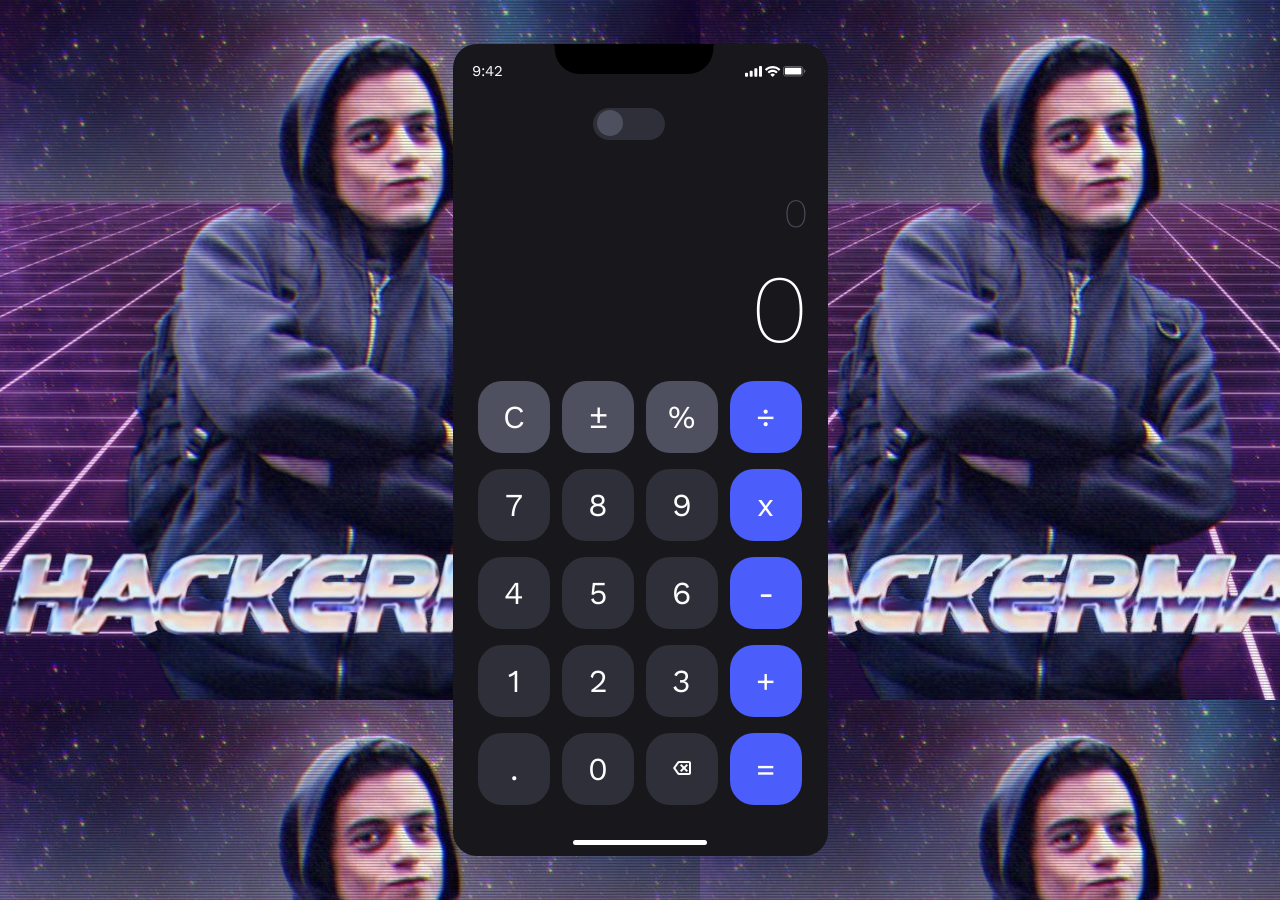
==== index.html @ a7d8796f "rename" ====
<!doctype html>
<html lang="en">
  <head>
    <meta charset="UTF-8" />
    <meta name="viewport" content="width=device-width, initial-scale=1.0" />
    <link rel="stylesheet" href="styles.css" />
    <link rel="preconnect" href="https://fonts.googleapis.com" />
    <link rel="preconnect" href="https://fonts.gstatic.com" crossorigin />
    <link
      href="https://fonts.googleapis.com/css2?family=Work+Sans:ital,wght@0,100..900;1,100..900&display=swap"
      rel="stylesheet"
    />
    <link
      rel="stylesheet"
      href="https://fonts.googleapis.com/css2?family=Material+Symbols+Outlined:opsz,wght,FILL,GRAD@24,400,0,0&icon_names=backspace"
    />
    <title>Document</title>
  </head>
  <body id="calculator" class="container">
    <div class="calculator-case">
      <div class="status-bar flex flex-row">
        <p class="time">9:42</p>
        <img class="notch" src="assets/Notch.svg" />
        <div class="icons flex flex-row">
          <img src="assets/Mobile-signal.svg" alt="" />
          <img src="assets/Wifi.svg" alt="" />
          <img src="assets/Battery.svg" alt="" />
        </div>
      </div>
      <div class="theme flex flex-row">
        <label class="switch">
          <input type="checkbox" />
          <span class="slider round"></span>
        </label>
      </div>
      <div class="calculator flex flex-column">
        <h2 class="equation">0</h2>
        <h1 id="demo" class="results">0</h1>
        <div class="buttons flex flex-column">
          <div class="flex key-row">
            <button class="key medium-emphasis clear">C</button>
            <button class="key medium-emphasis plusMinus">±</button>
            <button class="key medium-emphasis math percent">%</button>
            <button class="key high-emphasis math divide">÷</button>
          </div>
          <div class="flex key-row">
            <button class="key low-emphasis number">7</button>
            <button class="key low-emphasis number">8</button>
            <button class="key low-emphasis number">9</button>
            <button class="key high-emphasis math multiply">x</button>
          </div>
          <div class="flex key-row">
            <button class="key low-emphasis number">4</button>
            <button class="key low-emphasis number">5</button>
            <button class="key low-emphasis number">6</button>
            <button class="key high-emphasis math subtract">-</button>
          </div>
          <div class="flex key-row">
            <button class="key low-emphasis number">1</button>
            <button class="key low-emphasis number">2</button>
            <button class="key low-emphasis number">3</button>
            <button class="key high-emphasis math add">+</button>
          </div>
          <div class="flex key-row">
            <button class="key low-emphasis number">.</button>
            <button class="key low-emphasis number">0</button>
            <button class="key low-emphasis backspace">
              <span class="material-symbols-outlined"> backspace </span>
            </button>
            <button class="key high-emphasis equals">=</button>
          </div>
        </div>
      </div>
      <div class="home-indicator flex">
        <div class="white-line flex"></div>
      </div>
    </div>
    <script src="index.js"></script>
    <!-- Put the script at the bottom so the document is loaded first -->
  </body>
</html>
---- styles.css ----
* {
  font-family: "Work Sans", sans-serif;
  color: rgb(253, 253, 253);
  padding: 0px;
  margin: 0px;
}
.container {
  display: flex;
  background-image: url(assets/bg.jpg);
  flex-direction: row;
  justify-content: center;
  align-items: center;
  height: 100dvh;
}

/* ---------------------------SWITCH START--------------------------- */
/* The switch -*/
.switch {
  position: relative;
  display: inline-block;
  width: 72px;
  height: 32px;
}

/* Hide default HTML checkbox */
.switch input {
  opacity: 0;
  width: 0;
  height: 0;
}

/* The slider */
.slider {
  position: absolute;
  cursor: pointer;
  top: 0;
  left: 0;
  right: 0;
  bottom: 0;
  background-color: #2e2f38;
  -webkit-transition: 0.4s;
  transition: 0.4s;
}

.slider:before {
  position: absolute;
  content: "";
  height: 26px;
  width: 26px;
  left: 4px;
  bottom: 4px;
  background-color: #4e505f;
  -webkit-transition: 0.4s;
  transition: 0.4s;
}

input:checked + .slider {
  background-color: #2196f3;
}

input:focus + .slider {
  box-shadow: 0 0 1px #2196f3;
}

input:checked + .slider:before {
  -webkit-transform: translateX(40px);
  -ms-transform: translateX(40px);
  transform: translateX(40px);
}

/* Rounded sliders */
.slider.round {
  border-radius: 34px;
}

.slider.round:before {
  border-radius: 50%;
}

/* ---------------------------SWITCH END--------------------------- */

.calculator-case {
  width: 375px;
  height: 812px;
  background-color: #17171c;
  border-radius: 24px;
}

.flex {
  display: flex;
}

.flex-column {
  flex-direction: column;
}

.status-bar {
  justify-content: space-between;
  width: 375px;
  height: 44px;
}

.time {
  padding-top: 17px;
  padding-left: 19px;
  font-size: 15px;
  line-height: 20px;
  width: 54px;
  height: 21px;
}

.notch {
  width: 164px;
  height: 31px;
}
.icons {
  justify-content: space-evenly;
  padding-top: 22px;
  padding-right: 19px;
  width: 66px;
  height: 11px;
}

.theme {
  padding-left: 140px;
  padding-top: 20px;
}

.calculator {
  align-items: flex-end;
  padding-top: 50px;
  gap: 16px;
  padding-right: 20px;
  padding-left: 20px;
}

.equation {
  font-size: 40px;
  color: #4e505f;
  font-weight: 200;
}

.results {
  font-size: 96px;
  color: white;
  font-weight: 200;
}

.key {
  width: 72px;
  height: 72px;
  border-radius: 24px;
  border: none;
  cursor: pointer;
  font-size: 32px;
}

.low-emphasis {
  background-color: #2e2f38;
}
.low-emphasis:active {
  background-color: #8689a6;
}

.medium-emphasis {
  background-color: #4e505f;
}
.medium-emphasis:active {
  background-color: #a4a9ca;
}

.high-emphasis {
  background-color: #4b5efc;
}
.high-emphasis:active {
  background-color: #171d4e;
}

.key-row {
  width: 100%;
  justify-content: space-around;
}

.buttons {
  width: 100%;
  gap: 16px;
}

.home-indicator {
  justify-content: center;
  align-items: end;
  padding-top: 35px;
}

.home-indicator div {
  height: 5px;
  width: 134px;
  background-color: white;
  border-radius: 100px;
}
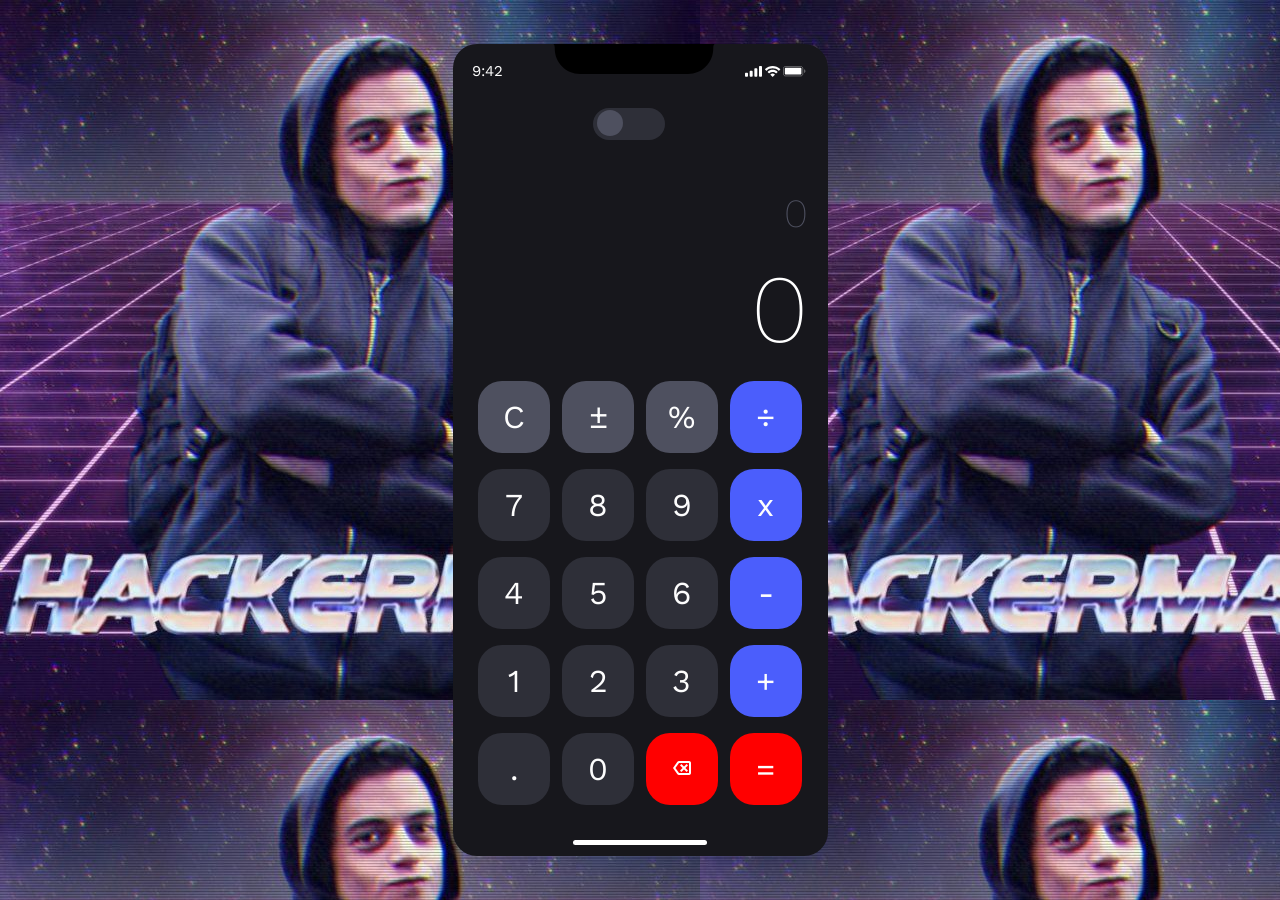
==== commit e30d01a4: "disable unnecessary buttons on start. improve the point logic" ====
--- a/index.html
+++ b/index.html
@@ -62,12 +62,12 @@
             <button class="key high-emphasis math add">+</button>
           </div>
           <div class="flex key-row">
-            <button class="key low-emphasis number">.</button>
+            <button class="key low-emphasis number point">.</button>
             <button class="key low-emphasis number">0</button>
-            <button class="key low-emphasis backspace">
+            <button class="key low-emphasis backspace" disabled>
               <span class="material-symbols-outlined"> backspace </span>
             </button>
-            <button class="key high-emphasis equals">=</button>
+            <button class="key high-emphasis equals" disabled>=</button>
           </div>
         </div>
       </div>
--- a/styles.css
+++ b/styles.css
@@ -138,12 +138,18 @@
   font-size: 40px;
   color: #4e505f;
   font-weight: 200;
+  width: 100%;
+  overflow-x: auto;
+  text-align: end;
 }
 
 .results {
   font-size: 96px;
   color: white;
   font-weight: 200;
+  width: 100%;
+  overflow-x: auto;
+  text-align: end;
 }
 
 .key {
@@ -198,3 +204,13 @@
   background-color: white;
   border-radius: 100px;
 }
+
+.equals[disabled] {
+  background-color: red;
+  cursor: not-allowed;
+}
+
+.backspace[disabled] {
+  background-color: red;
+  cursor: not-allowed;
+}
